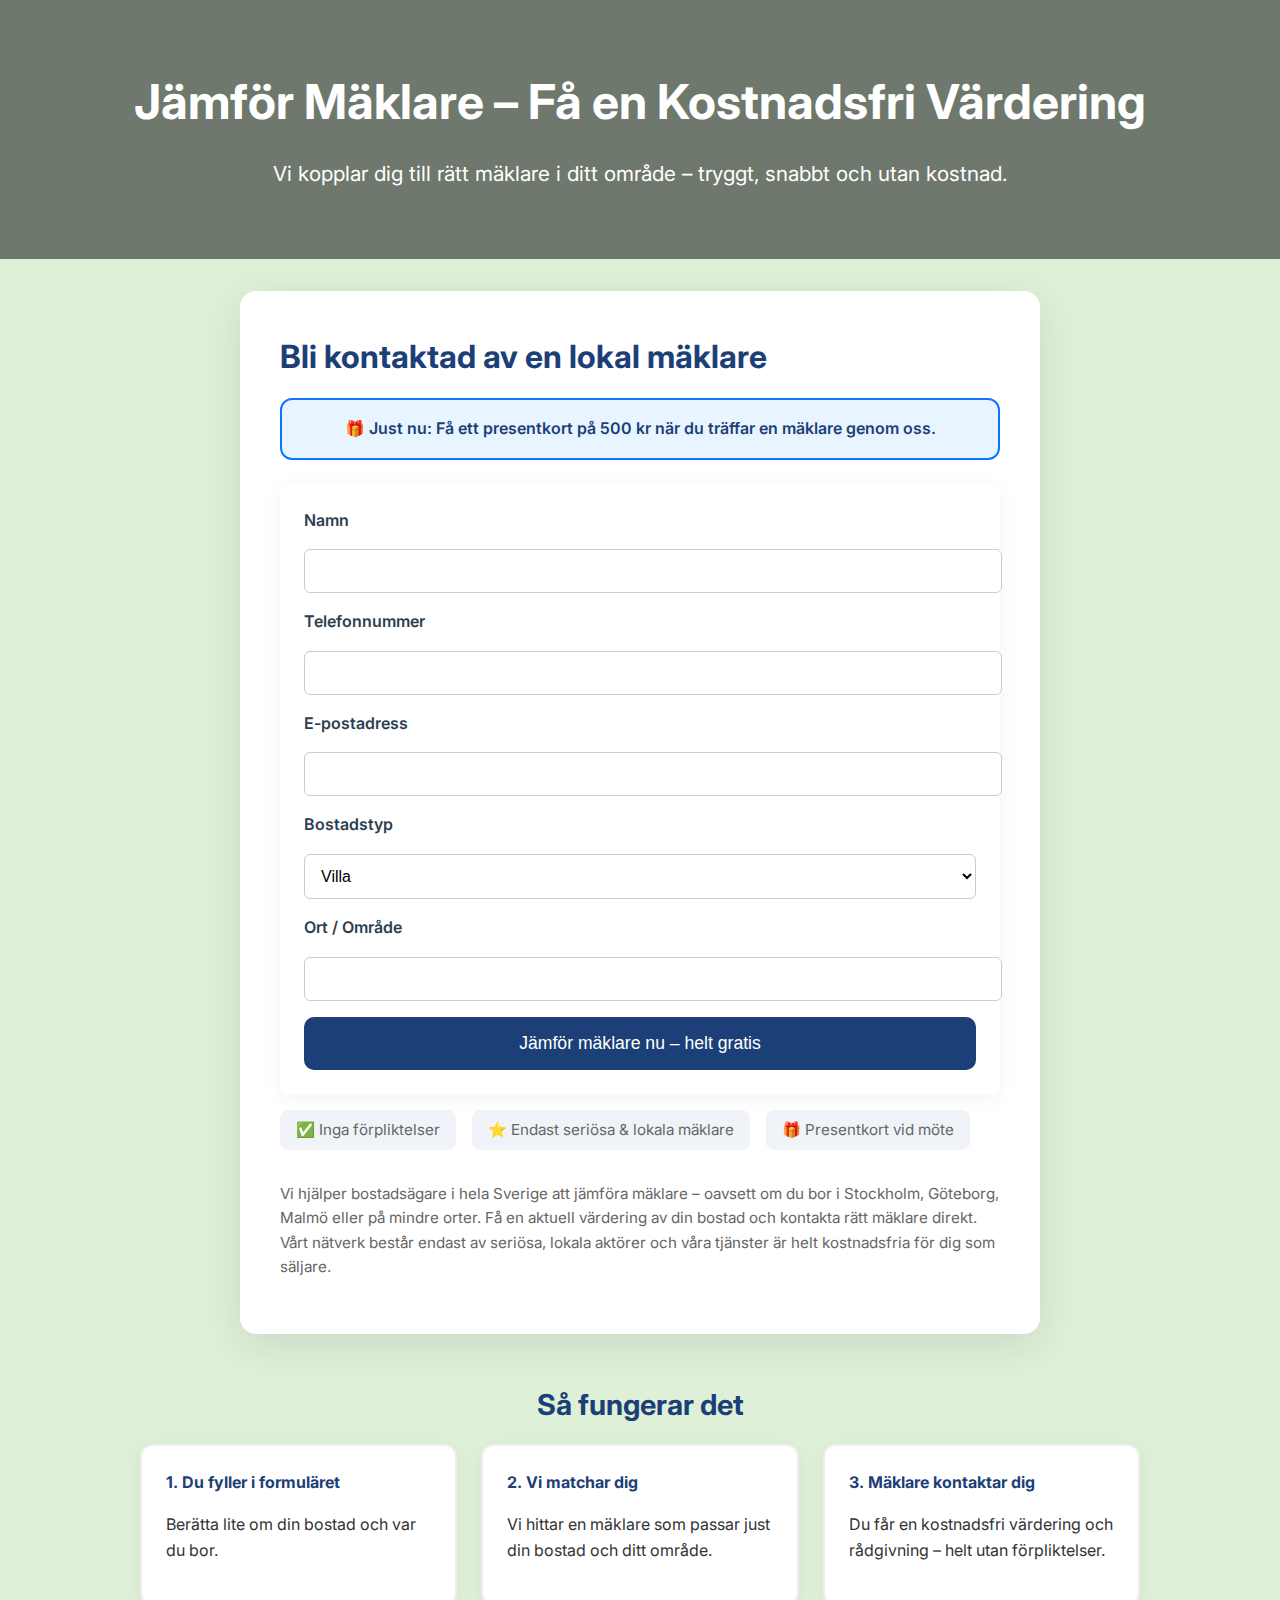
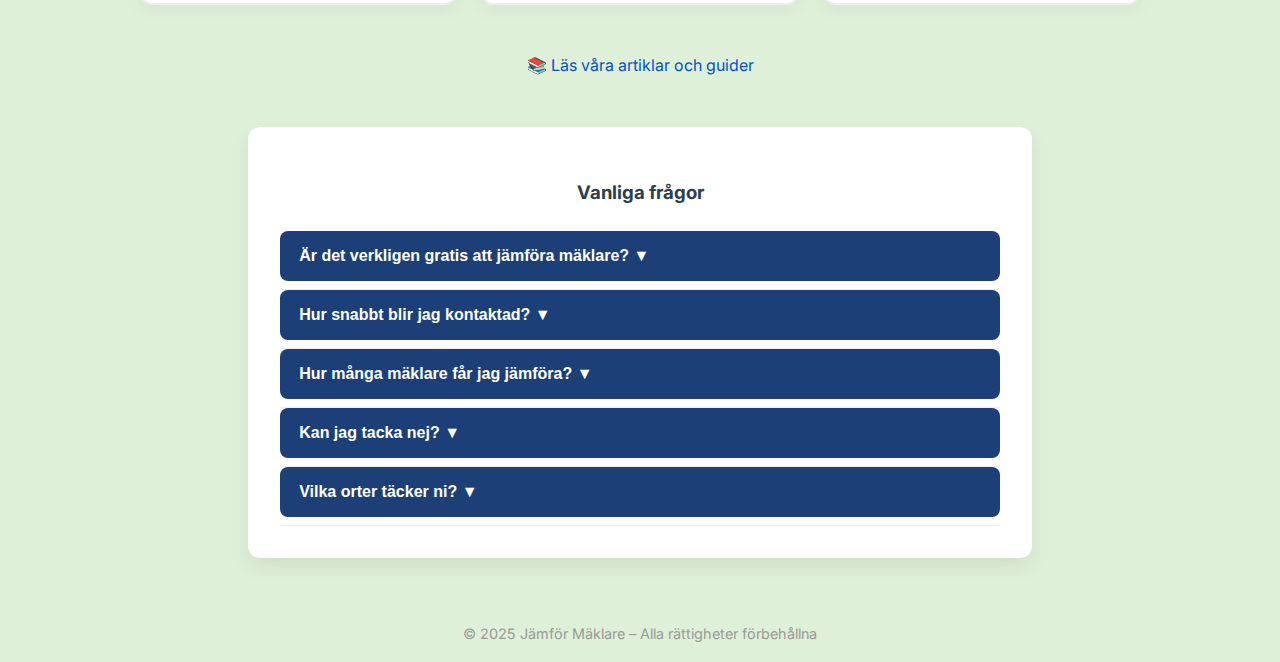
==== index.html @ dfcc35c5 "Update index.html" ====
<!DOCTYPE html>
<html lang="sv">
<head>
  <link rel="stylesheet" href="style.css">

  <script type="application/ld+json">
{
  "@context": "https://schema.org",
  "@type": "Organization",
  "name": "Hitta Mäklare Idag",
  "url": "https://www.hittamaklareidag.se"
}
</script>

  <meta charset="UTF-8">
  <meta name="viewport" content="width=device-width, initial-scale=1.0">
  <meta name="description" content="Jämför mäklare i Sverige – få en kostnadsfri värdering av din bostad. Vi kopplar dig snabbt och tryggt till rätt mäklare i ditt område.">
  <meta name="keywords" content="jämför mäklare, bostadsvärdering, kostnadsfri värdering, hitta mäklare, bästa mäklaren, sälja bostad, mäklare i Sverige">
  <meta name="author" content="Jämför Mäklare">
  <meta property="og:title" content="Jämför Mäklare – Få en Kostnadsfri Bostadsvärdering">
  <meta property="og:description" content="Vi kopplar dig till rätt mäklare – tryggt, snabbt och utan kostnad.">
  <meta property="og:type" content="website">
  <meta property="og:image" content="https://images.unsplash.com/photo-1570129477492-45c003edd2be?auto=format&fit=crop&w=1200&q=80">
  <meta property="og:url" content="https://dinwebbplats.se">
  <link rel="icon" href="favicon.ico" type="image/x-icon">
  <link href="https://fonts.googleapis.com/css2?family=Inter:wght@400;600;700&display=swap" rel="stylesheet">
  <title>Jämför Mäklare – Kostnadsfri Bostadsvärdering i Hela Sverige</title>
  <script type="application/ld+json">
{
  "@context": "https://schema.org",
  "@type": "WebSite",
  "name": "Jämför Mäklare",
  "url": "https://www.hittamaklareidag.se",
  "description": "Jämför mäklare i hela Sverige – få en kostnadsfri bostadsvärdering och bli kontaktad av lokala mäklare. Snabbt, enkelt och helt gratis.",
  "publisher": {
    "@type": "Organization",
    "name": "Jämför Mäklare"
  }
}
</script>

<script type="application/ld+json">
{
  "@context": "https://schema.org",
  "@type": "FAQPage",
  "mainEntity": [
    {
      "@type": "Question",
      "name": "Är det verkligen gratis att jämföra mäklare?",
      "acceptedAnswer": {
        "@type": "Answer",
        "text": "Ja! Vår tjänst är helt kostnadsfri – inga dolda avgifter."
      }
    },
    {
      "@type": "Question",
      "name": "Hur snabbt blir jag kontaktad?",
      "acceptedAnswer": {
        "@type": "Answer",
        "text": "Oftast inom 24 timmar – direktkontakt med lokal expert."
      }
    },
    {
      "@type": "Question",
      "name": "Hur många mäklare får jag jämföra?",
      "acceptedAnswer": {
        "@type": "Answer",
        "text": "Du får kontakt med flera mäklare som du enkelt kan jämföra mellan. Vi kopplar automatiskt dig till det bästa alternativet för ditt område"
      }
    },
    {
      "@type": "Question",
      "name": "Kan jag tacka nej?",
      "acceptedAnswer": {
        "@type": "Answer",
        "text": "Ja, du har inga förpliktelser – tjänsten är helt frivillig."
      }
    },
    {
      "@type": "Question",
      "name": "Vilka orter täcker ni?",
      "acceptedAnswer": {
        "@type": "Answer",
        "text": "Hela Sverige – från storstäder till mindre samhällen."
      }
    }
  ]
}
</script>

  <style>
    body {
      margin: 0;
      font-family: 'Inter', sans-serif;
      background: #f5f5f5;
      color: #333;
      overflow-x: hidden;
    }
    header {
      background: url('https://images.unsplash.com/photo-1570129477492-45c003edd2be?auto=format&fit=crop&w=1400&q=80') no-repeat center center/cover;
      padding: 4rem 1rem 3rem 1rem;
      text-align: center;
      color: white;
      position: relative;
    }
    header::after {
      content: '';
      position: absolute;
      top: 0;
      left: 0;
      width: 100%;
      height: 100%;
      background: rgba(0,0,0,0.5);
      z-index: 1;
    }
    header h1, header p {
      position: relative;
      z-index: 2;
    }
    header h1 {
      margin: 0;
      font-size: 2.2rem;
    }
    header p {
      margin-top: 1rem;
      font-size: 1.1rem;
    }
    .container {
      max-width: 720px;
      margin: 2rem auto;
      background: white;
      padding: 2.5rem;
      border-radius: 16px;
      box-shadow: 0 10px 40px rgba(0,0,0,0.1);
      position: relative;
    }
    h2 {
      margin-top: 0;
      font-size: 2rem;
      color: #1c3f77;
      position: relative;
      z-index: 2;
    }
    .bonus-box {
      background: #e8f4ff;
      border: 2px solid #0e76fd;
      padding: 1rem 1.5rem;
      border-radius: 12px;
      font-size: 1rem;
      color: #1c3f77;
      margin-top: 1rem;
      font-weight: 600;
      text-align: center;
    }
    form {
      display: flex;
      flex-direction: column;
      gap: 1rem;
      margin-top: 1.5rem;
      position: relative;
      z-index: 2;
    }
    label {
      font-weight: 600;
      color: #444;
    }
    input, select {
      padding: 0.9rem;
      border: 1px solid #ccc;
      border-radius: 10px;
      font-size: 1rem;
      background: #fdfdfd;
      transition: border-color 0.3s;
    }
    input:focus, select:focus {
      border-color: #1c3f77;
      outline: none;
    }
    button {
      background: #1c3f77;
      color: white;
      padding: 1rem;
      border: none;
      border-radius: 10px;
      font-size: 1.1rem;
      cursor: pointer;
      transition: background 0.3s, transform 0.2s;
    }
    button:hover {
      background: #162f5d;
      transform: translateY(-2px);
    }
    .trust-points {
      margin-top: 1rem;
      font-size: 0.95rem;
      color: #666;
      display: flex;
      gap: 1rem;
      flex-wrap: wrap;
    }
    .trust-points div {
      background: #f0f4f8;
      padding: 0.5rem 1rem;
      border-radius: 8px;
    }
    .seo-copy {
      font-size: 0.95rem;
      color: #666;
      margin-top: 2rem;
      line-height: 1.6;
    }
    .how-it-works {
      text-align: center;
      margin: 3rem auto;
      max-width: 1000px;
      padding: 0 1rem;
    }
    .how-it-works h3 {
      font-size: 1.8rem;
      margin-bottom: 1rem;
      color: #1c3f77;
    }
    .steps {
      display: flex;
      flex-direction: column;
      gap: 1.5rem;
    }
    @media(min-width: 768px) {
      .steps {
        flex-direction: row;
        justify-content: space-between;
      }
      header h1 {
        font-size: 3rem;
      }
      header p {
        font-size: 1.3rem;
      }
    }
    .step {
      background: white;
      padding: 1.5rem;
      border-radius: 12px;
      box-shadow: 0 4px 20px rgba(0,0,0,0.05);
      text-align: left;
      flex: 1;
    }
    .step h4 {
      margin: 0 0 0.5rem 0;
      color: #1c3f77;
    }
    .footer {
      text-align: center;
      margin-top: 3rem;
      color: #999;
      font-size: 0.9rem;
      padding: 1rem;
    }
  </style>
  <script>
    async function handleSubmit(e) {
      e.preventDefault();
      const form = e.target;
      const data = new FormData(form);
      await fetch("https://hooks.zapier.com/hooks/catch/22311612/2cz9m32/", {
        method: "POST",
        body: data,
        mode: "no-cors"
      });
      window.location.href = "thankyou.html";
    }
  </script>
</head>
<body>

  <header>
    <h1>Jämför Mäklare – Få en Kostnadsfri Värdering</h1>
    <p>Vi kopplar dig till rätt mäklare i ditt område – tryggt, snabbt och utan kostnad.</p>
  </header>

  <div class="container">
    <h2>Bli kontaktad av en lokal mäklare</h2>
    <div class="bonus-box">🎁 Just nu: Få ett presentkort på 500 kr när du träffar en mäklare genom oss.</div>
    <form onsubmit="handleSubmit(event)">
      <label for="namn">Namn</label>
      <input type="text" id="namn" name="namn" required>

      <label for="telefon">Telefonnummer</label>
      <input type="tel" id="telefon" name="telefon" required>

      <label for="epost">E-postadress</label>
      <input type="email" id="epost" name="epost">

      <label for="bostadstyp">Bostadstyp</label>
      <select id="bostadstyp" name="bostadstyp">
        <option value="villa">Villa</option>
        <option value="radhus">Radhus</option>
        <option value="bostadsratt">Bostadsrätt</option>
        <option value="fritidshus">Fritidshus</option>
        <option value="annat">Annat</option>
      </select>

      <label for="ort">Ort / Område</label>
      <input type="text" id="ort" name="ort" required>

      <button type="submit">Jämför mäklare nu – helt gratis</button>
    </form>
    <div class="trust-points">
      <div>✅ Inga förpliktelser</div>
      <div>⭐ Endast seriösa & lokala mäklare</div>
      <div>🎁 Presentkort vid möte</div>
    </div>
    <div class="seo-copy">
      <p>Vi hjälper bostadsägare i hela Sverige att jämföra mäklare – oavsett om du bor i Stockholm, Göteborg, Malmö eller på mindre orter. Få en aktuell värdering av din bostad och kontakta rätt mäklare direkt. Vårt nätverk består endast av seriösa, lokala aktörer och våra tjänster är helt kostnadsfria för dig som säljare.</p>
    </div>
  </div>

  <section class="how-it-works">
    <h3>Så fungerar det</h3>
    <div class="steps">
      <div class="step">
        <h4>1. Du fyller i formuläret</h4>
        <p>Berätta lite om din bostad och var du bor.</p>
      </div>
      <div class="step">
        <h4>2. Vi matchar dig</h4>
        <p>Vi hittar en mäklare som passar just din bostad och ditt område.</p>
      </div>
      <div class="step">
        <h4>3. Mäklare kontaktar dig</h4>
        <p>Du får en kostnadsfri värdering och rådgivning – helt utan förpliktelser.</p>
      </div>
    </div>
  </section>
<div style="text-align:center; margin-top:20px;">
  <a href="artiklar.html">📚 Läs våra artiklar och guider</a>
</div>

<section class="faq">
  <h3>Vanliga frågor</h3>
  <div class="faq-item">
    <button class="faq-question">Är det verkligen gratis att jämföra mäklare? <span class="arrow">▼</span></button>
    <div class="faq-answer"><p>Ja! Vår tjänst är helt kostnadsfri – inga dolda avgifter.</p></div>
  </div>
  <div class="faq-item">
    <button class="faq-question">Hur snabbt blir jag kontaktad? <span class="arrow">▼</span></button>
    <div class="faq-answer"><p>Oftast inom 24 timmar – direktkontakt med lokal expert.</p></div>
  </div>
  <div class="faq-item">
    <button class="faq-question">Hur många mäklare får jag jämföra? <span class="arrow">▼</span></button>
    <div class="faq-answer"><p>Du får kontakt med 2–4 mäklare som du enkelt kan jämföra.</p></div>
  </div>
  <div class="faq-item">
    <button class="faq-question">Kan jag tacka nej? <span class="arrow">▼</span></button>
    <div class="faq-answer"><p>Ja, du har inga förpliktelser – tjänsten är helt frivillig.</p></div>
  </div>
  <div class="faq-item">
    <button class="faq-question">Vilka orter täcker ni? <span class="arrow">▼</span></button>
    <div class="faq-answer"><p>Hela Sverige – från storstäder till mindre samhällen.</p></div>
  </div>
</section>

<script>
  document.querySelectorAll('.faq-question').forEach(btn => {
    btn.addEventListener('click', () => {
      const item = btn.parentElement;
      item.classList.toggle('active');
      const arrow = btn.querySelector('.arrow');
      if (item.classList.contains('active')) {
        arrow.textContent = '▲';
      } else {
        arrow.textContent = '▼';
      }
    });
  });
</script> 

  <div class="footer">
    &copy; 2025 Jämför Mäklare – Alla rättigheter förbehållna
  </div>

</body>
</html>
---- style.css ----
/* GLOBAL STYLING */
body {
  margin: 0;
  font-family: 'Inter', sans-serif;
  background-color: #dff0d8 !important;
  color: #333;
  line-height: 1.6;
}

/* HEADER */
header {
  position: relative;
  background: url('https://images.unsplash.com/photo-1570129477492-45c003edd2be?auto=format&fit=crop&w=1400&q=80') no-repeat center center;
  background-size: cover;
  padding: 80px 20px;
  text-align: center;
  color: #fff;
}
header::after {
  content: "";
  position: absolute;
  top: 0;
  left: 0;
  width: 100%;
  height: 100%;
  background: rgba(0,0,0,0.6);
}
header .header-content {
  position: relative;
  z-index: 1;
}
header h1 {
  font-size: 2.8rem;
  margin-bottom: 20px;
}
header p {
  font-size: 1.3rem;
}

/* CONTAINER */
.container {
  max-width: 720px;
  margin: 20px auto;
  padding: 2.5rem;
  background: #fff;
  border-radius: 12px;
  box-shadow: 0 8px 20px rgba(0,0,0,0.1);
}

/* RUBRIKER */
h2 {
  color: #2c3e50;
  font-size: 2rem;
  margin-bottom: 1rem;
}

/* BONUS-BOX */
.bonus-box {
  background: #c8e5bc;
  border-left: 5px solid #3c763d;
  padding: 15px;
  border-radius: 6px;
  font-weight: 600;
  text-align: center;
  margin-bottom: 20px;
}

/* FORMULÄR */
form {
  display: flex;
  flex-direction: column;
  gap: 1rem;
  background: #fff;
  padding: 1.5rem;
  border-radius: 8px;
  box-shadow: 0 4px 20px rgba(0,0,0,0.05);
}
form label {
  font-weight: 600;
  color: #2c3e50;
}
form input,
form select {
  width: 100%;
  padding: 12px;
  border-radius: 6px;
  border: 1px solid #ccc;
  background: #fff;
  font-size: 1rem;
  transition: border-color 0.3s;
}
form input:focus,
form select:focus {
  border-color: #3c763d;
  outline: none;
}

/* CTA-KNAPP */
button {
  background-color: #1c3f77;
  color: #fff;
  padding: 15px;
  width: 100%;
  border: none;
  border-radius: 6px;
  cursor: pointer;
  font-size: 1.2rem;
  transition: background-color 0.3s, transform 0.2s;
}
button:hover {
  background-color: #162f5d;
  transform: translateY(-2px);
}

/* TRUST-POINTS */
.trust-points {
  margin-top: 1rem;
  font-size: 0.95rem;
  color: #2c3e50;
  display: flex;
  flex-wrap: wrap;
  gap: 0.5rem;
}
.trust-points div {
  background: #e6f7e1;
  padding: 0.5rem 1rem;
  border-radius: 8px;
}

/* SEO-COPY */
.seo-copy {
  font-size: 0.95rem;
  color: #2c3e50;
  margin-top: 2rem;
  line-height: 1.6;
}

/* HUR DET FUNGERAR */
.how-it-works {
  text-align: center;
  margin: 3rem auto;
  max-width: 1000px;
  padding: 0 1rem;
}
.how-it-works h3 {
  font-size: 1.8rem;
  margin-bottom: 1rem;
  color: #2c3e50;
}
.steps {
  display: flex;
  flex-direction: column;
  gap: 1.5rem;
}
.step {
  background: #fff;
  border: 2px solid #eee;
  border-radius: 12px;
  padding: 1.5rem;
  box-shadow: 0 4px 20px rgba(0,0,0,0.05);
  text-align: left;
  flex: 1;
  min-width: 200px;
  transition: transform 0.2s;
}
.step:hover {
  transform: translateY(-3px);
}
.step h4 {
  margin-bottom: 0.5rem;
  color: #2c3e50;
}

/* FAQ */
.faq {
  max-width: 720px;
  margin: 3rem auto;
  padding: 2rem;
  background: #fff;
  border-radius: 12px;
  box-shadow: 0 8px 20px rgba(0, 0, 0, 0.08);
}
.faq h3 {
  text-align: center;
  color: #2c3e50;
  margin-bottom: 1.5rem;
}
.faq-item {
  border-bottom: 1px solid #eee;
}
.faq-question {
  width: 100%;
  background: #1c3f77;
  color: #fff;
  border: none;
  text-align: left;
  font-weight: 600;
  padding: 1rem 1.2rem;
  font-size: 1rem;
  border-radius: 8px;
  cursor: pointer;
  transition: background 0.2s;
  margin-bottom: 0.5rem;
}
.faq-question:hover {
  background: #162f5d;
}
.faq-answer {
  display: none;
  padding: 0 1rem 1rem 1.2rem;
  color: #333;
}
.faq-item.active .faq-answer {
  display: block;
}

/* FOOTER */
.footer {
  text-align: center;
  margin-top: 3rem;
  color: #2c3e50;
  font-size: 0.9rem;
  padding: 1rem;
}

/* LÄNKAR */
a {
  color: #0052cc;
  text-decoration: none;
}
a:hover {
  text-decoration: underline;
}

/* RESPONSIVT */
@media (min-width: 768px) {
  .steps {
    flex-direction: row;
    justify-content: space-between;
  }
  header h1 {
    font-size: 3rem;
  }
  header p {
    font-size: 1.4rem;
  }
}

@media (max-width: 600px) {
  header {
    padding: 60px 10px;
  }
  header h1 {
    font-size: 2rem;
  }
  header p {
    font-size: 1rem;
  }
  .container {
    margin: 10px;
    padding: 1.5rem;
  }
  form {
    padding: 1rem;
  }
  button {
    padding: 12px;
    font-size: 1rem;
  }
}
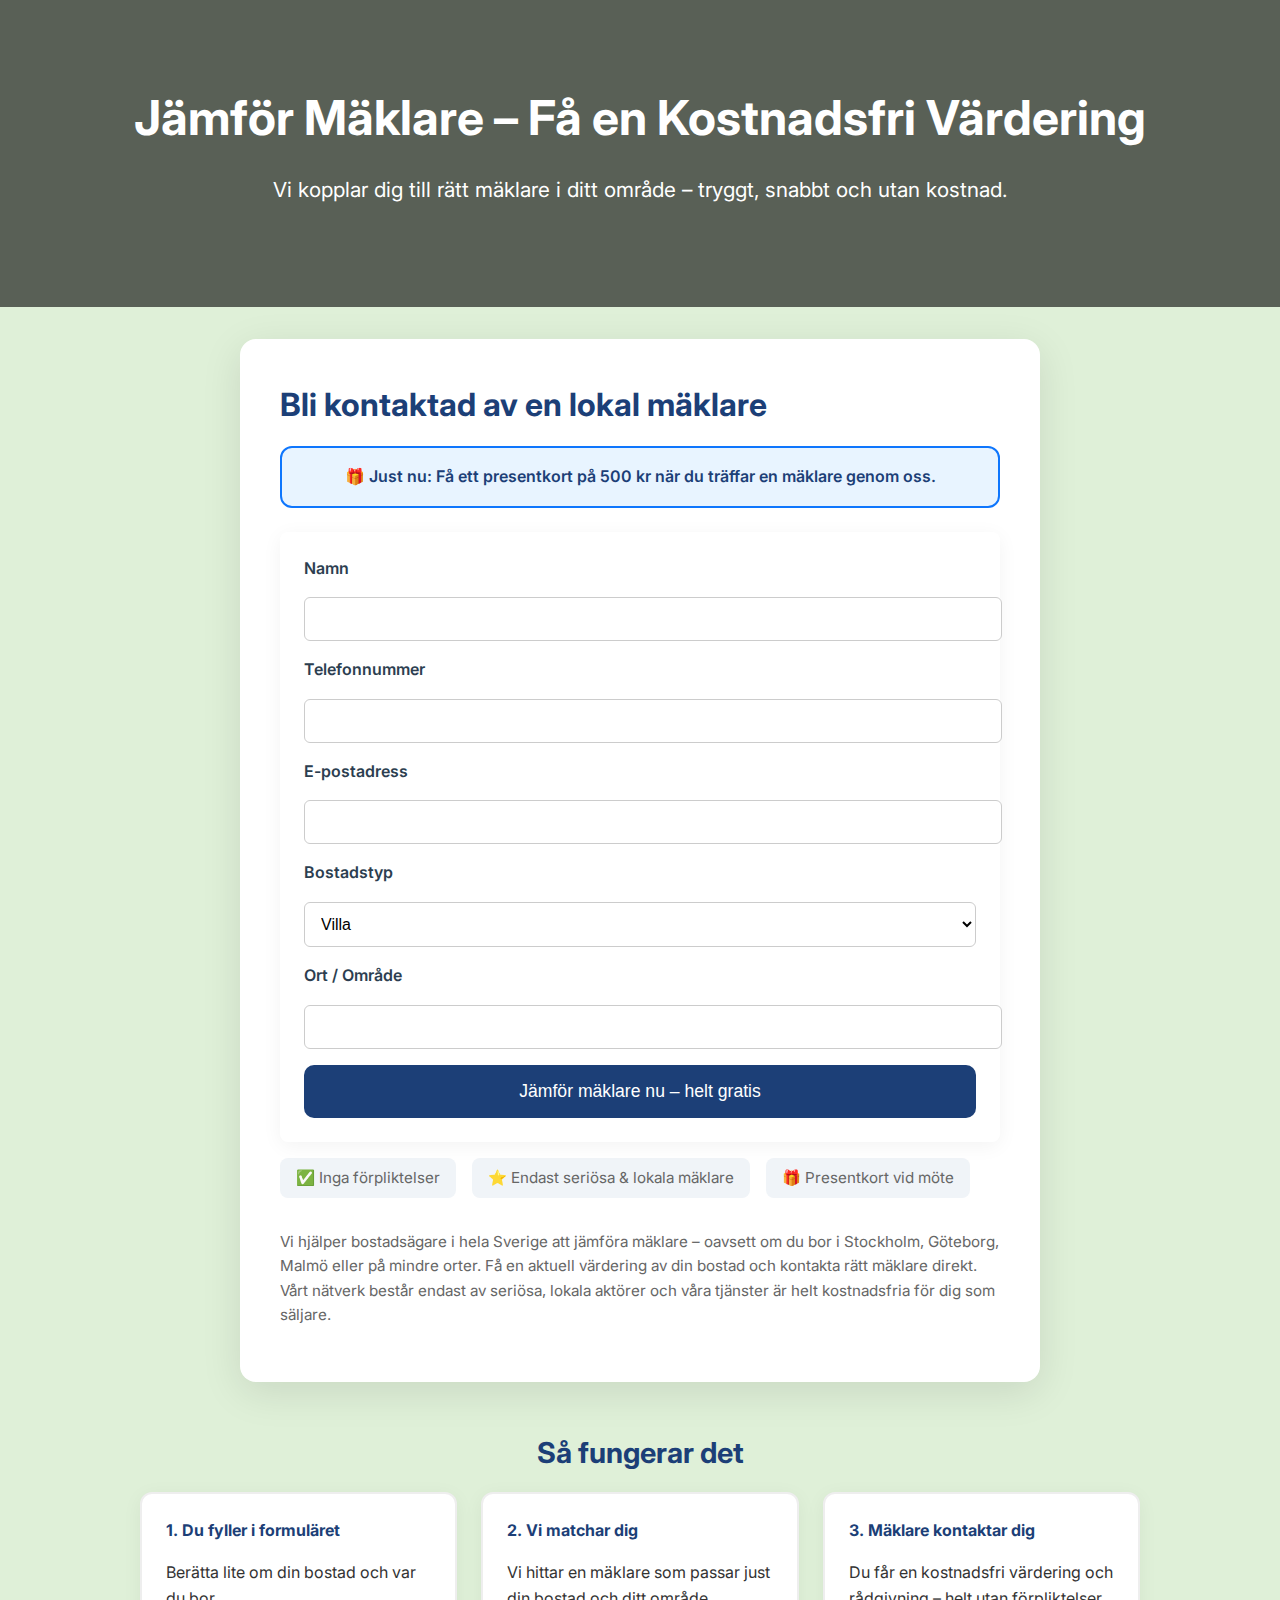
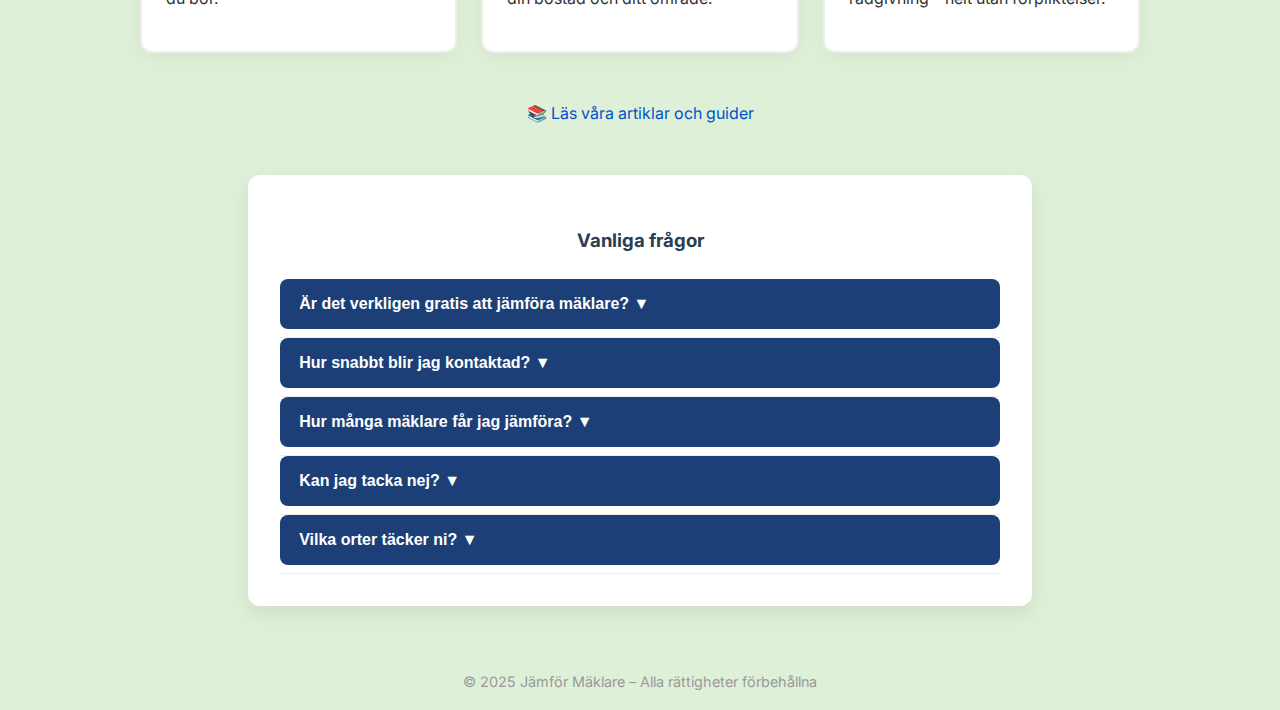
==== commit 43503e13: "Update index.html" ====
--- a/index.html
+++ b/index.html
@@ -1,383 +1,368 @@
-<!DOCTYPE html>
-<html lang="sv">
-<head>
-  <link rel="stylesheet" href="style.css">
-
-  <script type="application/ld+json">
-{
-  "@context": "https://schema.org",
-  "@type": "Organization",
-  "name": "Hitta Mäklare Idag",
-  "url": "https://www.hittamaklareidag.se"
-}
-</script>
-
-  <meta charset="UTF-8">
-  <meta name="viewport" content="width=device-width, initial-scale=1.0">
-  <meta name="description" content="Jämför mäklare i Sverige – få en kostnadsfri värdering av din bostad. Vi kopplar dig snabbt och tryggt till rätt mäklare i ditt område.">
-  <meta name="keywords" content="jämför mäklare, bostadsvärdering, kostnadsfri värdering, hitta mäklare, bästa mäklaren, sälja bostad, mäklare i Sverige">
-  <meta name="author" content="Jämför Mäklare">
-  <meta property="og:title" content="Jämför Mäklare – Få en Kostnadsfri Bostadsvärdering">
-  <meta property="og:description" content="Vi kopplar dig till rätt mäklare – tryggt, snabbt och utan kostnad.">
-  <meta property="og:type" content="website">
-  <meta property="og:image" content="https://images.unsplash.com/photo-1570129477492-45c003edd2be?auto=format&fit=crop&w=1200&q=80">
-  <meta property="og:url" content="https://dinwebbplats.se">
-  <link rel="icon" href="favicon.ico" type="image/x-icon">
-  <link href="https://fonts.googleapis.com/css2?family=Inter:wght@400;600;700&display=swap" rel="stylesheet">
-  <title>Jämför Mäklare – Kostnadsfri Bostadsvärdering i Hela Sverige</title>
-  <script type="application/ld+json">
-{
-  "@context": "https://schema.org",
-  "@type": "WebSite",
-  "name": "Jämför Mäklare",
-  "url": "https://www.hittamaklareidag.se",
-  "description": "Jämför mäklare i hela Sverige – få en kostnadsfri bostadsvärdering och bli kontaktad av lokala mäklare. Snabbt, enkelt och helt gratis.",
-  "publisher": {
-    "@type": "Organization",
-    "name": "Jämför Mäklare"
-  }
-}
-</script>
-
-<script type="application/ld+json">
-{
-  "@context": "https://schema.org",
-  "@type": "FAQPage",
-  "mainEntity": [
-    {
-      "@type": "Question",
-      "name": "Är det verkligen gratis att jämföra mäklare?",
-      "acceptedAnswer": {
-        "@type": "Answer",
-        "text": "Ja! Vår tjänst är helt kostnadsfri – inga dolda avgifter."
-      }
-    },
-    {
-      "@type": "Question",
-      "name": "Hur snabbt blir jag kontaktad?",
-      "acceptedAnswer": {
-        "@type": "Answer",
-        "text": "Oftast inom 24 timmar – direktkontakt med lokal expert."
-      }
-    },
-    {
-      "@type": "Question",
-      "name": "Hur många mäklare får jag jämföra?",
-      "acceptedAnswer": {
-        "@type": "Answer",
-        "text": "Du får kontakt med flera mäklare som du enkelt kan jämföra mellan. Vi kopplar automatiskt dig till det bästa alternativet för ditt område"
-      }
-    },
-    {
-      "@type": "Question",
-      "name": "Kan jag tacka nej?",
-      "acceptedAnswer": {
-        "@type": "Answer",
-        "text": "Ja, du har inga förpliktelser – tjänsten är helt frivillig."
-      }
-    },
-    {
-      "@type": "Question",
-      "name": "Vilka orter täcker ni?",
-      "acceptedAnswer": {
-        "@type": "Answer",
-        "text": "Hela Sverige – från storstäder till mindre samhällen."
-      }
-    }
-  ]
-}
-</script>
-
-  <style>
-    body {
-      margin: 0;
-      font-family: 'Inter', sans-serif;
-      background: #f5f5f5;
-      color: #333;
-      overflow-x: hidden;
-    }
-    header {
-      background: url('https://images.unsplash.com/photo-1570129477492-45c003edd2be?auto=format&fit=crop&w=1400&q=80') no-repeat center center/cover;
-      padding: 4rem 1rem 3rem 1rem;
-      text-align: center;
-      color: white;
-      position: relative;
-    }
-    header::after {
-      content: '';
-      position: absolute;
-      top: 0;
-      left: 0;
-      width: 100%;
-      height: 100%;
-      background: rgba(0,0,0,0.5);
-      z-index: 1;
-    }
-    header h1, header p {
-      position: relative;
-      z-index: 2;
-    }
-    header h1 {
-      margin: 0;
-      font-size: 2.2rem;
-    }
-    header p {
-      margin-top: 1rem;
-      font-size: 1.1rem;
-    }
-    .container {
-      max-width: 720px;
-      margin: 2rem auto;
-      background: white;
-      padding: 2.5rem;
-      border-radius: 16px;
-      box-shadow: 0 10px 40px rgba(0,0,0,0.1);
-      position: relative;
-    }
-    h2 {
-      margin-top: 0;
-      font-size: 2rem;
-      color: #1c3f77;
-      position: relative;
-      z-index: 2;
-    }
-    .bonus-box {
-      background: #e8f4ff;
-      border: 2px solid #0e76fd;
-      padding: 1rem 1.5rem;
-      border-radius: 12px;
-      font-size: 1rem;
-      color: #1c3f77;
-      margin-top: 1rem;
-      font-weight: 600;
-      text-align: center;
-    }
-    form {
-      display: flex;
-      flex-direction: column;
-      gap: 1rem;
-      margin-top: 1.5rem;
-      position: relative;
-      z-index: 2;
-    }
-    label {
-      font-weight: 600;
-      color: #444;
-    }
-    input, select {
-      padding: 0.9rem;
-      border: 1px solid #ccc;
-      border-radius: 10px;
-      font-size: 1rem;
-      background: #fdfdfd;
-      transition: border-color 0.3s;
-    }
-    input:focus, select:focus {
-      border-color: #1c3f77;
-      outline: none;
-    }
-    button {
-      background: #1c3f77;
-      color: white;
-      padding: 1rem;
-      border: none;
-      border-radius: 10px;
-      font-size: 1.1rem;
-      cursor: pointer;
-      transition: background 0.3s, transform 0.2s;
-    }
-    button:hover {
-      background: #162f5d;
-      transform: translateY(-2px);
-    }
-    .trust-points {
-      margin-top: 1rem;
-      font-size: 0.95rem;
-      color: #666;
-      display: flex;
-      gap: 1rem;
-      flex-wrap: wrap;
-    }
-    .trust-points div {
-      background: #f0f4f8;
-      padding: 0.5rem 1rem;
-      border-radius: 8px;
-    }
-    .seo-copy {
-      font-size: 0.95rem;
-      color: #666;
-      margin-top: 2rem;
-      line-height: 1.6;
-    }
-    .how-it-works {
-      text-align: center;
-      margin: 3rem auto;
-      max-width: 1000px;
-      padding: 0 1rem;
-    }
-    .how-it-works h3 {
-      font-size: 1.8rem;
-      margin-bottom: 1rem;
-      color: #1c3f77;
-    }
-    .steps {
-      display: flex;
-      flex-direction: column;
-      gap: 1.5rem;
-    }
-    @media(min-width: 768px) {
-      .steps {
-        flex-direction: row;
-        justify-content: space-between;
-      }
-      header h1 {
-        font-size: 3rem;
-      }
-      header p {
-        font-size: 1.3rem;
-      }
-    }
-    .step {
-      background: white;
-      padding: 1.5rem;
-      border-radius: 12px;
-      box-shadow: 0 4px 20px rgba(0,0,0,0.05);
-      text-align: left;
-      flex: 1;
-    }
-    .step h4 {
-      margin: 0 0 0.5rem 0;
-      color: #1c3f77;
-    }
-    .footer {
-      text-align: center;
-      margin-top: 3rem;
-      color: #999;
-      font-size: 0.9rem;
-      padding: 1rem;
-    }
-  </style>
-  <script>
-    async function handleSubmit(e) {
-      e.preventDefault();
-      const form = e.target;
-      const data = new FormData(form);
-      await fetch("https://hooks.zapier.com/hooks/catch/22311612/2cz9m32/", {
-        method: "POST",
-        body: data,
-        mode: "no-cors"
-      });
-      window.location.href = "thankyou.html";
-    }
-  </script>
-</head>
-<body>
-
-  <header>
-    <h1>Jämför Mäklare – Få en Kostnadsfri Värdering</h1>
-    <p>Vi kopplar dig till rätt mäklare i ditt område – tryggt, snabbt och utan kostnad.</p>
-  </header>
-
-  <div class="container">
-    <h2>Bli kontaktad av en lokal mäklare</h2>
-    <div class="bonus-box">🎁 Just nu: Få ett presentkort på 500 kr när du träffar en mäklare genom oss.</div>
-    <form onsubmit="handleSubmit(event)">
-      <label for="namn">Namn</label>
-      <input type="text" id="namn" name="namn" required>
-
-      <label for="telefon">Telefonnummer</label>
-      <input type="tel" id="telefon" name="telefon" required>
-
-      <label for="epost">E-postadress</label>
-      <input type="email" id="epost" name="epost">
-
-      <label for="bostadstyp">Bostadstyp</label>
-      <select id="bostadstyp" name="bostadstyp">
-        <option value="villa">Villa</option>
-        <option value="radhus">Radhus</option>
-        <option value="bostadsratt">Bostadsrätt</option>
-        <option value="fritidshus">Fritidshus</option>
-        <option value="annat">Annat</option>
-      </select>
-
-      <label for="ort">Ort / Område</label>
-      <input type="text" id="ort" name="ort" required>
-
-      <button type="submit">Jämför mäklare nu – helt gratis</button>
-    </form>
-    <div class="trust-points">
-      <div>✅ Inga förpliktelser</div>
-      <div>⭐ Endast seriösa & lokala mäklare</div>
-      <div>🎁 Presentkort vid möte</div>
-    </div>
-    <div class="seo-copy">
-      <p>Vi hjälper bostadsägare i hela Sverige att jämföra mäklare – oavsett om du bor i Stockholm, Göteborg, Malmö eller på mindre orter. Få en aktuell värdering av din bostad och kontakta rätt mäklare direkt. Vårt nätverk består endast av seriösa, lokala aktörer och våra tjänster är helt kostnadsfria för dig som säljare.</p>
-    </div>
-  </div>
-
-  <section class="how-it-works">
-    <h3>Så fungerar det</h3>
-    <div class="steps">
-      <div class="step">
-        <h4>1. Du fyller i formuläret</h4>
-        <p>Berätta lite om din bostad och var du bor.</p>
-      </div>
-      <div class="step">
-        <h4>2. Vi matchar dig</h4>
-        <p>Vi hittar en mäklare som passar just din bostad och ditt område.</p>
-      </div>
-      <div class="step">
-        <h4>3. Mäklare kontaktar dig</h4>
-        <p>Du får en kostnadsfri värdering och rådgivning – helt utan förpliktelser.</p>
-      </div>
-    </div>
-  </section>
-<div style="text-align:center; margin-top:20px;">
-  <a href="artiklar.html">📚 Läs våra artiklar och guider</a>
-</div>
-
-<section class="faq">
-  <h3>Vanliga frågor</h3>
-  <div class="faq-item">
-    <button class="faq-question">Är det verkligen gratis att jämföra mäklare? <span class="arrow">▼</span></button>
-    <div class="faq-answer"><p>Ja! Vår tjänst är helt kostnadsfri – inga dolda avgifter.</p></div>
-  </div>
-  <div class="faq-item">
-    <button class="faq-question">Hur snabbt blir jag kontaktad? <span class="arrow">▼</span></button>
-    <div class="faq-answer"><p>Oftast inom 24 timmar – direktkontakt med lokal expert.</p></div>
-  </div>
-  <div class="faq-item">
-    <button class="faq-question">Hur många mäklare får jag jämföra? <span class="arrow">▼</span></button>
-    <div class="faq-answer"><p>Du får kontakt med 2–4 mäklare som du enkelt kan jämföra.</p></div>
-  </div>
-  <div class="faq-item">
-    <button class="faq-question">Kan jag tacka nej? <span class="arrow">▼</span></button>
-    <div class="faq-answer"><p>Ja, du har inga förpliktelser – tjänsten är helt frivillig.</p></div>
-  </div>
-  <div class="faq-item">
-    <button class="faq-question">Vilka orter täcker ni? <span class="arrow">▼</span></button>
-    <div class="faq-answer"><p>Hela Sverige – från storstäder till mindre samhällen.</p></div>
-  </div>
-</section>
-
-<script>
-  document.querySelectorAll('.faq-question').forEach(btn => {
-    btn.addEventListener('click', () => {
-      const item = btn.parentElement;
-      item.classList.toggle('active');
-      const arrow = btn.querySelector('.arrow');
-      if (item.classList.contains('active')) {
-        arrow.textContent = '▲';
-      } else {
-        arrow.textContent = '▼';
-      }
-    });
-  });
-</script> 
-
-  <div class="footer">
-    &copy; 2025 Jämför Mäklare – Alla rättigheter förbehållna
-  </div>
-
-</body>
-</html>
+<!DOCTYPE html>
+
+<html lang="sv">
+<head>
+<link href="style.css" rel="stylesheet"/>
+<script type="application/ld+json">
+{
+  "@context": "https://schema.org",
+  "@type": "Organization",
+  "name": "Hitta Mäklare Idag",
+  "url": "https://www.hittamaklareidag.se"
+}
+</script>
+<meta charset="utf-8"/>
+<meta content="width=device-width, initial-scale=1.0" name="viewport"/>
+<meta content="Jämför mäklare i Sverige – få en kostnadsfri värdering av din bostad. Vi kopplar dig snabbt och tryggt till rätt mäklare i ditt område." name="description"/>
+<meta content="jämför mäklare, bostadsvärdering, kostnadsfri värdering, hitta mäklare, bästa mäklaren, sälja bostad, mäklare i Sverige" name="keywords"/>
+<meta content="Jämför Mäklare" name="author"/>
+<meta content="Jämför Mäklare – Få en Kostnadsfri Bostadsvärdering" property="og:title"/>
+<meta content="Vi kopplar dig till rätt mäklare – tryggt, snabbt och utan kostnad." property="og:description"/>
+<meta content="website" property="og:type"/>
+<meta content="https://images.unsplash.com/photo-1570129477492-45c003edd2be?auto=format&amp;fit=crop&amp;w=1200&amp;q=80" property="og:image"/>
+<meta content="https://dinwebbplats.se" property="og:url"/>
+<link href="favicon.ico" rel="icon" type="image/x-icon"/>
+<link href="https://fonts.googleapis.com/css2?family=Inter:wght@400;600;700&amp;display=swap" rel="stylesheet"/>
+<title>Jämför Mäklare – Kostnadsfri Bostadsvärdering i Hela Sverige | Jämför Mäklare Idag</title>
+<script type="application/ld+json">
+{
+  "@context": "https://schema.org",
+  "@type": "WebSite",
+  "name": "Jämför Mäklare",
+  "url": "https://www.hittamaklareidag.se",
+  "description": "Jämför mäklare i hela Sverige – få en kostnadsfri bostadsvärdering och bli kontaktad av lokala mäklare. Snabbt, enkelt och helt gratis.",
+  "publisher": {
+    "@type": "Organization",
+    "name": "Jämför Mäklare"
+  }
+}
+</script>
+<script type="application/ld+json">
+{
+  "@context": "https://schema.org",
+  "@type": "FAQPage",
+  "mainEntity": [
+    {
+      "@type": "Question",
+      "name": "Är det verkligen gratis att jämföra mäklare?",
+      "acceptedAnswer": {
+        "@type": "Answer",
+        "text": "Ja! Vår tjänst är helt kostnadsfri – inga dolda avgifter."
+      }
+    },
+    {
+      "@type": "Question",
+      "name": "Hur snabbt blir jag kontaktad?",
+      "acceptedAnswer": {
+        "@type": "Answer",
+        "text": "Oftast inom 24 timmar – direktkontakt med lokal expert."
+      }
+    },
+    {
+      "@type": "Question",
+      "name": "Hur många mäklare får jag jämföra?",
+      "acceptedAnswer": {
+        "@type": "Answer",
+        "text": "Du får kontakt med flera mäklare som du enkelt kan jämföra mellan. Vi kopplar automatiskt dig till det bästa alternativet för ditt område"
+      }
+    },
+    {
+      "@type": "Question",
+      "name": "Kan jag tacka nej?",
+      "acceptedAnswer": {
+        "@type": "Answer",
+        "text": "Ja, du har inga förpliktelser – tjänsten är helt frivillig."
+      }
+    },
+    {
+      "@type": "Question",
+      "name": "Vilka orter täcker ni?",
+      "acceptedAnswer": {
+        "@type": "Answer",
+        "text": "Hela Sverige – från storstäder till mindre orter."
+      }
+    }
+  ]
+}
+</script>
+<style>
+    body {
+      margin: 0;
+      font-family: 'Inter', sans-serif;
+      background: #f5f5f5;
+      color: #333;
+      overflow-x: hidden;
+    }
+    <header>
+  <img src="https://images.unsplash.com/photo-1570129477492-45c003edd2be?auto=format&fit=crop&w=1400&q=80" alt="Modern villa i solnedgång – mäklarvärdering" style="position: absolute; width: 100%; height: 100%; object-fit: cover; z-index: -1;">
+  <h1>Jämför Mäklare – Få en Kostnadsfri Värdering</h1>
+  <p>Vi kopplar dig till rätt mäklare i ditt område – tryggt, snabbt och utan kostnad.</p>
+</header>
+
+    }
+    header::after {
+      content: '';
+      position: absolute;
+      top: 0;
+      left: 0;
+      width: 100%;
+      height: 100%;
+      background: rgba(0,0,0,0.5);
+      z-index: 1;
+    }
+    header h1, header p {
+      position: relative;
+      z-index: 2;
+    }
+    header h1 {
+      margin: 0;
+      font-size: 2.2rem;
+    }
+    header p {
+      margin-top: 1rem;
+      font-size: 1.1rem;
+    }
+    .container {
+      max-width: 720px;
+      margin: 2rem auto;
+      background: white;
+      padding: 2.5rem;
+      border-radius: 16px;
+      box-shadow: 0 10px 40px rgba(0,0,0,0.1);
+      position: relative;
+    }
+    h2 {
+      margin-top: 0;
+      font-size: 2rem;
+      color: #1c3f77;
+      position: relative;
+      z-index: 2;
+    }
+    .bonus-box {
+      background: #e8f4ff;
+      border: 2px solid #0e76fd;
+      padding: 1rem 1.5rem;
+      border-radius: 12px;
+      font-size: 1rem;
+      color: #1c3f77;
+      margin-top: 1rem;
+      font-weight: 600;
+      text-align: center;
+    }
+    form {
+      display: flex;
+      flex-direction: column;
+      gap: 1rem;
+      margin-top: 1.5rem;
+      position: relative;
+      z-index: 2;
+    }
+    label {
+      font-weight: 600;
+      color: #444;
+    }
+    input, select {
+      padding: 0.9rem;
+      border: 1px solid #ccc;
+      border-radius: 10px;
+      font-size: 1rem;
+      background: #fdfdfd;
+      transition: border-color 0.3s;
+    }
+    input:focus, select:focus {
+      border-color: #1c3f77;
+      outline: none;
+    }
+    button {
+      background: #1c3f77;
+      color: white;
+      padding: 1rem;
+      border: none;
+      border-radius: 10px;
+      font-size: 1.1rem;
+      cursor: pointer;
+      transition: background 0.3s, transform 0.2s;
+    }
+    button:hover {
+      background: #162f5d;
+      transform: translateY(-2px);
+    }
+    .trust-points {
+      margin-top: 1rem;
+      font-size: 0.95rem;
+      color: #666;
+      display: flex;
+      gap: 1rem;
+      flex-wrap: wrap;
+    }
+    .trust-points div {
+      background: #f0f4f8;
+      padding: 0.5rem 1rem;
+      border-radius: 8px;
+    }
+    .seo-copy {
+      font-size: 0.95rem;
+      color: #666;
+      margin-top: 2rem;
+      line-height: 1.6;
+    }
+    .how-it-works {
+      text-align: center;
+      margin: 3rem auto;
+      max-width: 1000px;
+      padding: 0 1rem;
+    }
+    .how-it-works h3 {
+      font-size: 1.8rem;
+      margin-bottom: 1rem;
+      color: #1c3f77;
+    }
+    .steps {
+      display: flex;
+      flex-direction: column;
+      gap: 1.5rem;
+    }
+    @media(min-width: 768px) {
+      .steps {
+        flex-direction: row;
+        justify-content: space-between;
+      }
+      header h1 {
+        font-size: 3rem;
+      }
+      header p {
+        font-size: 1.3rem;
+      }
+    }
+    .step {
+      background: white;
+      padding: 1.5rem;
+      border-radius: 12px;
+      box-shadow: 0 4px 20px rgba(0,0,0,0.05);
+      text-align: left;
+      flex: 1;
+    }
+    .step h4 {
+      margin: 0 0 0.5rem 0;
+      color: #1c3f77;
+    }
+    .footer {
+      text-align: center;
+      margin-top: 3rem;
+      color: #999;
+      font-size: 0.9rem;
+      padding: 1rem;
+    }
+  </style>
+<script>
+    async function handleSubmit(e) {
+      e.preventDefault();
+      const form = e.target;
+      const data = new FormData(form);
+      await fetch("https://hooks.zapier.com/hooks/catch/22311612/2cz9m32/", {
+        method: "POST",
+        body: data,
+        mode: "no-cors"
+      });
+      window.location.href = "thankyou.html";
+    }
+  </script>
+<link href="https://www.hittamaklareidag.se" rel="canonical"/><meta content="index, follow" name="robots"/></head>
+<body>
+<header>
+<h1>Jämför Mäklare – Få en Kostnadsfri Värdering</h1>
+<p>Vi kopplar dig till rätt mäklare i ditt område – tryggt, snabbt och utan kostnad.</p>
+</header>
+<div class="container">
+<h2>Bli kontaktad av en lokal mäklare</h2>
+<div class="bonus-box">🎁 Just nu: Få ett presentkort på 500 kr när du träffar en mäklare genom oss.</div>
+<form onsubmit="handleSubmit(event)">
+<label for="namn">Namn</label>
+<input id="namn" name="namn" required="" type="text"/>
+<label for="telefon">Telefonnummer</label>
+<input id="telefon" name="telefon" required="" type="tel"/>
+<label for="epost">E-postadress</label>
+<input id="epost" name="epost" type="email"/>
+<label for="bostadstyp">Bostadstyp</label>
+<select id="bostadstyp" name="bostadstyp">
+<option value="villa">Villa</option>
+<option value="radhus">Radhus</option>
+<option value="bostadsratt">Bostadsrätt</option>
+<option value="fritidshus">Fritidshus</option>
+<option value="annat">Annat</option>
+</select>
+<label for="ort">Ort / Område</label>
+<input id="ort" name="ort" required="" type="text"/>
+<button type="submit">Jämför mäklare nu – helt gratis</button>
+</form>
+<div class="trust-points">
+<div>✅ Inga förpliktelser</div>
+<div>⭐ Endast seriösa &amp; lokala mäklare</div>
+<div>🎁 Presentkort vid möte</div>
+</div>
+<div class="seo-copy">
+<p>Vi hjälper bostadsägare i hela Sverige att jämföra mäklare – oavsett om du bor i Stockholm, Göteborg, Malmö eller på mindre orter. Få en aktuell värdering av din bostad och kontakta rätt mäklare direkt. Vårt nätverk består endast av seriösa, lokala aktörer och våra tjänster är helt kostnadsfria för dig som säljare.</p>
+</div>
+</div>
+<section class="how-it-works">
+<h3>Så fungerar det</h3>
+<div class="steps">
+<div class="step">
+<h4>1. Du fyller i formuläret</h4>
+<p>Berätta lite om din bostad och var du bor.</p>
+</div>
+<div class="step">
+<h4>2. Vi matchar dig</h4>
+<p>Vi hittar en mäklare som passar just din bostad och ditt område.</p>
+</div>
+<div class="step">
+<h4>3. Mäklare kontaktar dig</h4>
+<p>Du får en kostnadsfri värdering och rådgivning – helt utan förpliktelser.</p>
+</div>
+</div>
+</section>
+<div style="text-align:center; margin-top:20px;">
+<a href="artiklar.html">📚 Läs våra artiklar och guider</a>
+</div>
+<section class="faq">
+<h3>Vanliga frågor</h3>
+<div class="faq-item">
+<button class="faq-question">Är det verkligen gratis att jämföra mäklare? <span class="arrow">▼</span></button>
+<div class="faq-answer"><p>Ja! Vår tjänst är helt kostnadsfri – inga dolda avgifter.</p></div>
+</div>
+<div class="faq-item">
+<button class="faq-question">Hur snabbt blir jag kontaktad? <span class="arrow">▼</span></button>
+<div class="faq-answer"><p>Oftast inom 24 timmar – direktkontakt med lokal expert.</p></div>
+</div>
+<div class="faq-item">
+<button class="faq-question">Hur många mäklare får jag jämföra? <span class="arrow">▼</span></button>
+<div class="faq-answer"><p>Du får kontakt med flera mäklare som du enkelt kan jämföra mellan. Vi kopplar automatiskt dig till det bästa alternativet för ditt område.</p></div>
+</div>
+<div class="faq-item">
+<button class="faq-question">Kan jag tacka nej? <span class="arrow">▼</span></button>
+<div class="faq-answer"><p>Ja, du har inga förpliktelser – tjänsten är helt frivillig.</p></div>
+</div>
+<div class="faq-item">
+<button class="faq-question">Vilka orter täcker ni? <span class="arrow">▼</span></button>
+<div class="faq-answer"><p>Hela Sverige – från storstäder till mindre orter.</p></div>
+</div>
+</section>
+<script>
+  document.querySelectorAll('.faq-question').forEach(btn => {
+    btn.addEventListener('click', () => {
+      const item = btn.parentElement;
+      item.classList.toggle('active');
+      const arrow = btn.querySelector('.arrow');
+      if (item.classList.contains('active')) {
+        arrow.textContent = '▲';
+      } else {
+        arrow.textContent = '▼';
+      }
+    });
+  });
+</script>
+<div class="footer">
+    © 2025 Jämför Mäklare – Alla rättigheter förbehållna
+  </div>
+</body>
+</html>
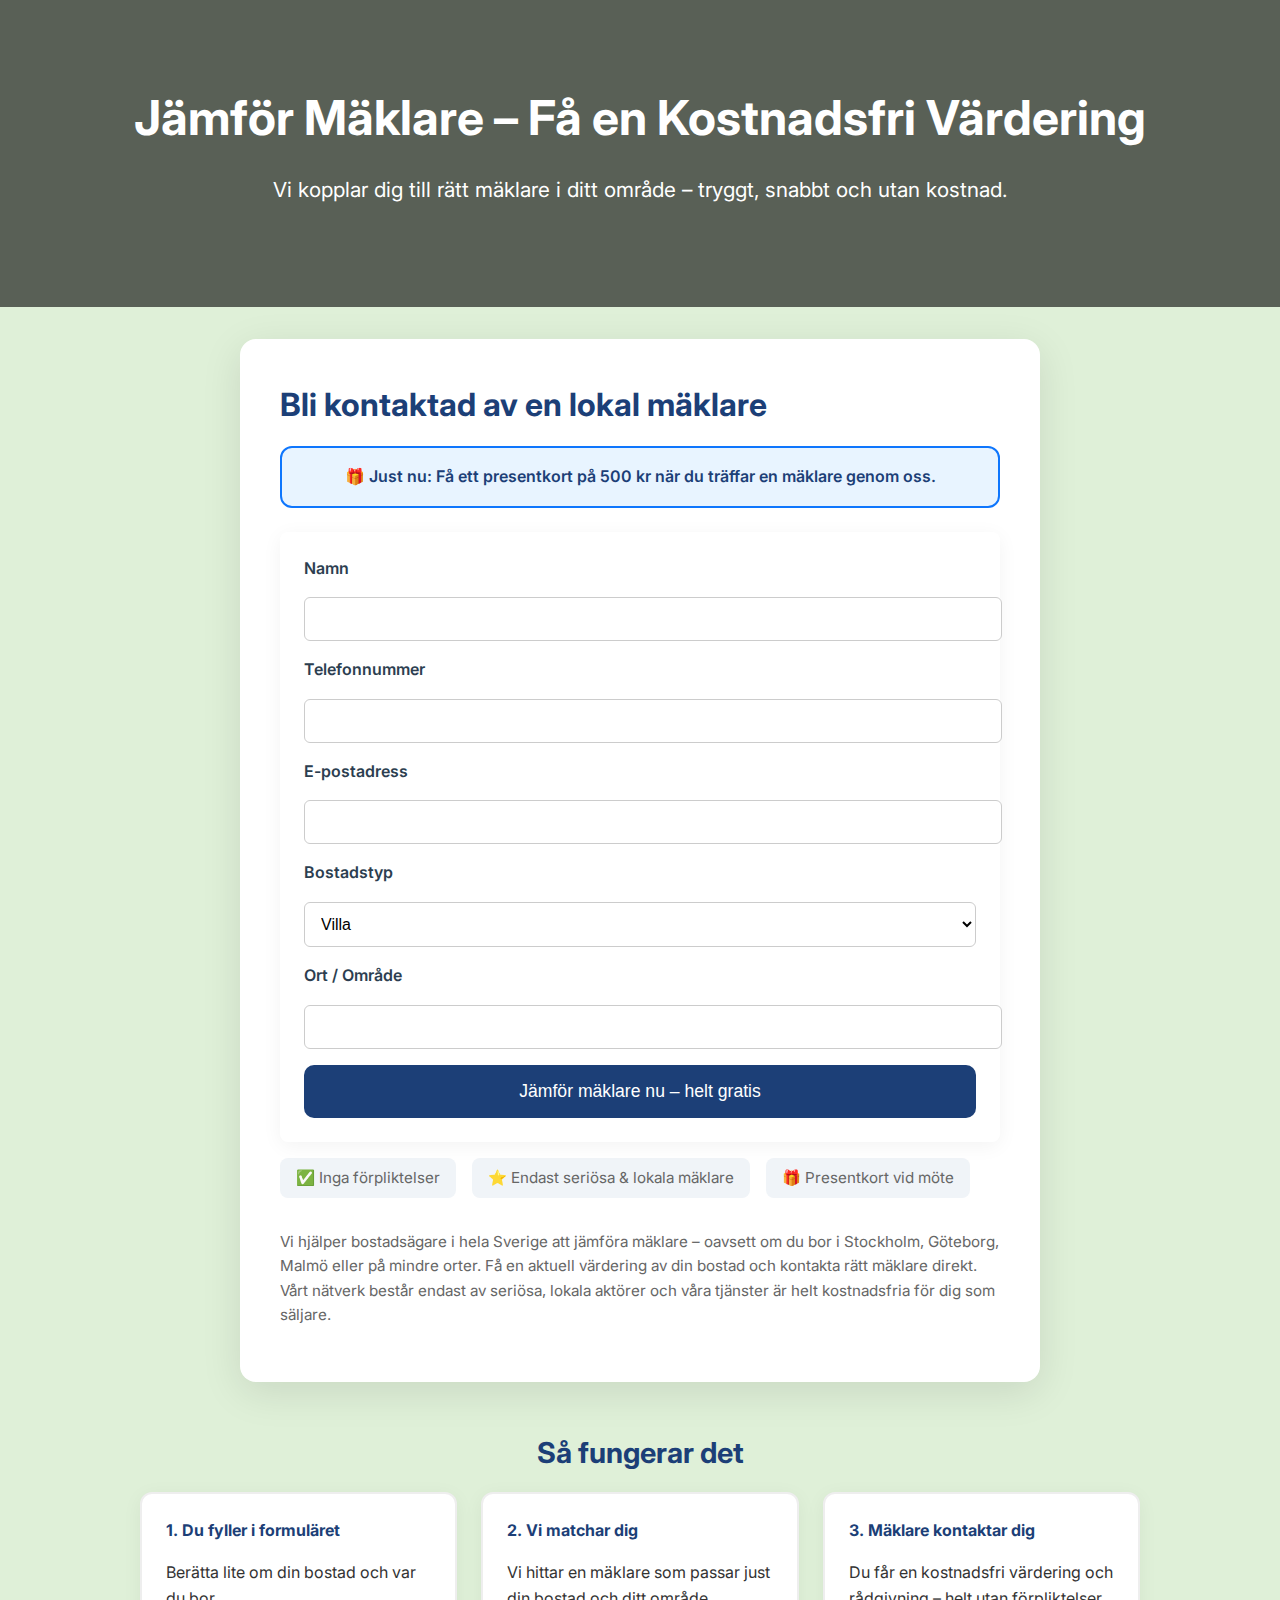
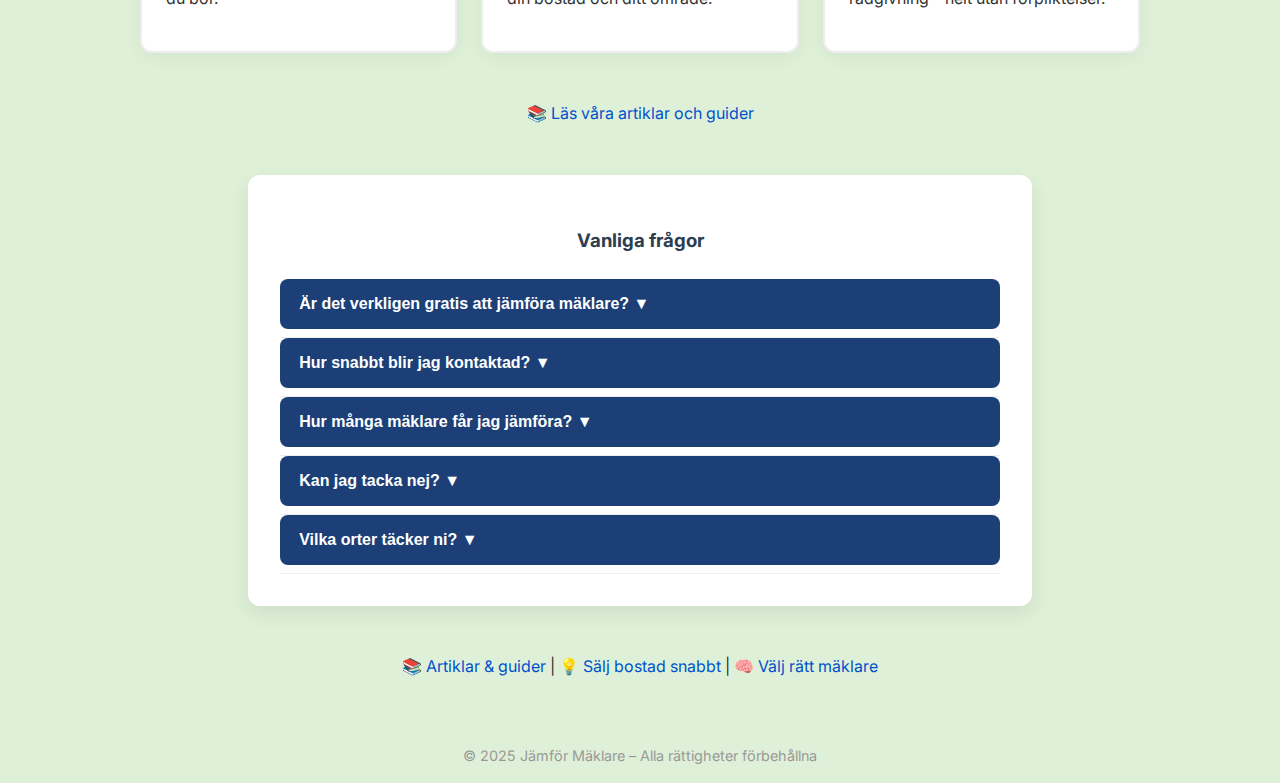
==== commit e917f759: "Update index.html" ====
--- a/index.html
+++ b/index.html
@@ -361,6 +361,12 @@
     });
   });
 </script>
+  <div style="text-align:center; margin-top:30px;">
+  <a href="artiklar.html">📚 Artiklar & guider</a> |
+  <a href="tips-salja-bostad-snabbt.html">💡 Sälj bostad snabbt</a> |
+  <a href="valja-ratt-maklare.html">🧠 Välj rätt mäklare</a>
+</div>
+
 <div class="footer">
     © 2025 Jämför Mäklare – Alla rättigheter förbehållna
   </div>
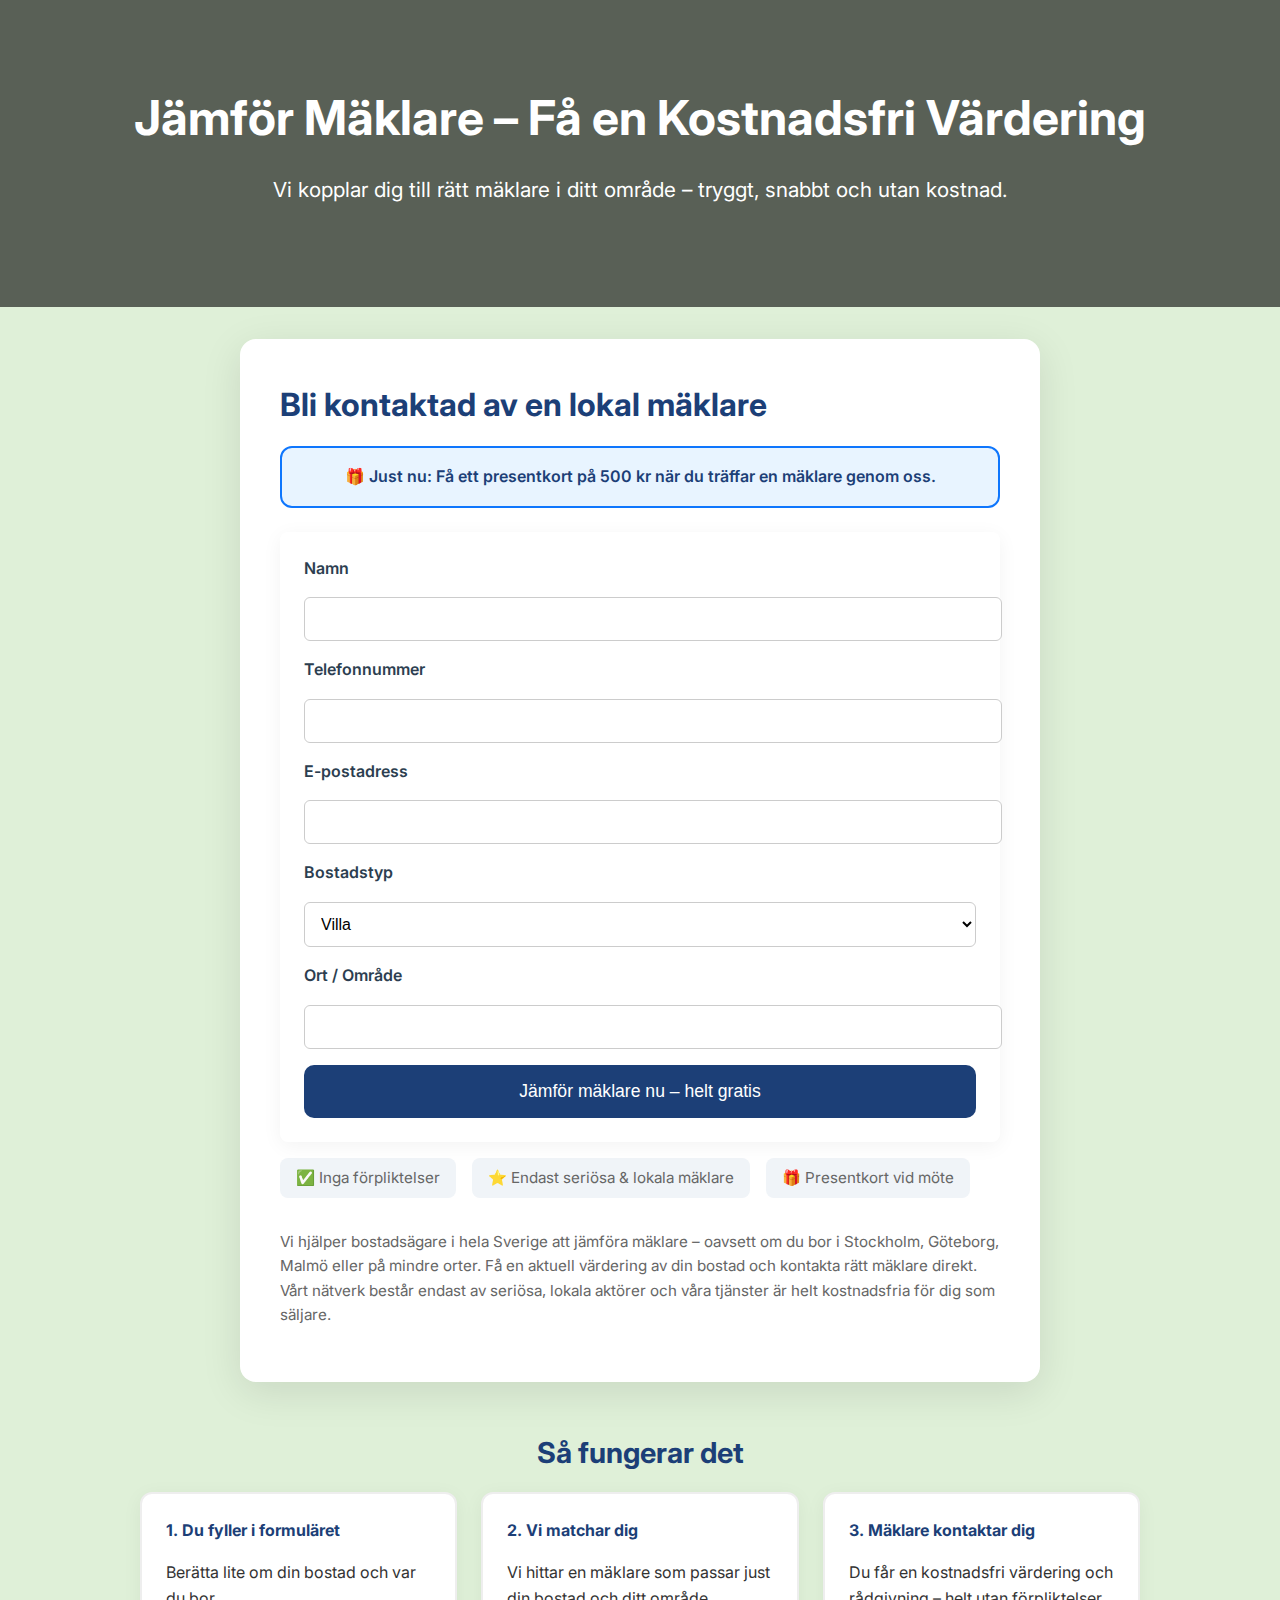
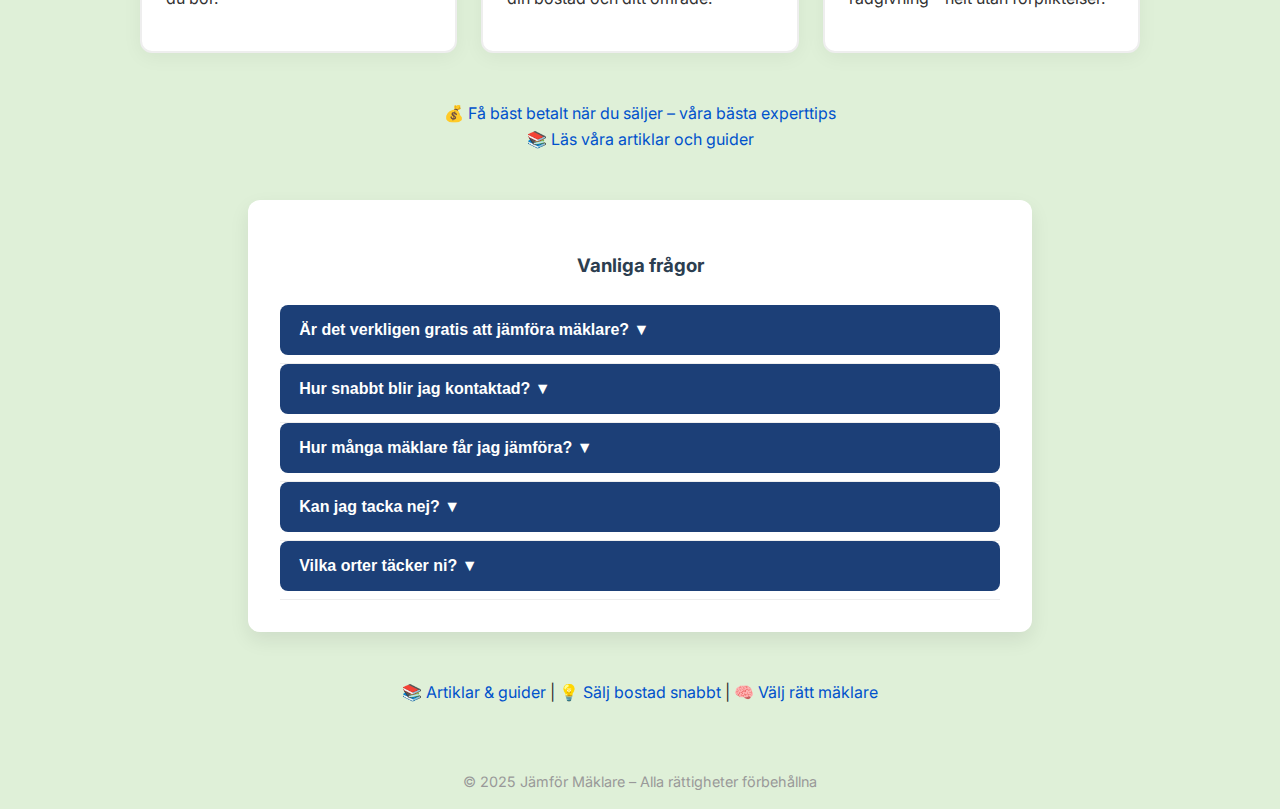
==== commit 884246c3: "Update index.html" ====
--- a/index.html
+++ b/index.html
@@ -322,6 +322,9 @@
 </div>
 </section>
 <div style="text-align:center; margin-top:20px;">
+  <div style="text-align:center; margin-top:10px;">
+  <a href="fa-bast-betalt-nar-du-saljer.html">💰 Få bäst betalt när du säljer – våra bästa experttips</a>
+</div>
 <a href="artiklar.html">📚 Läs våra artiklar och guider</a>
 </div>
 <section class="faq">
